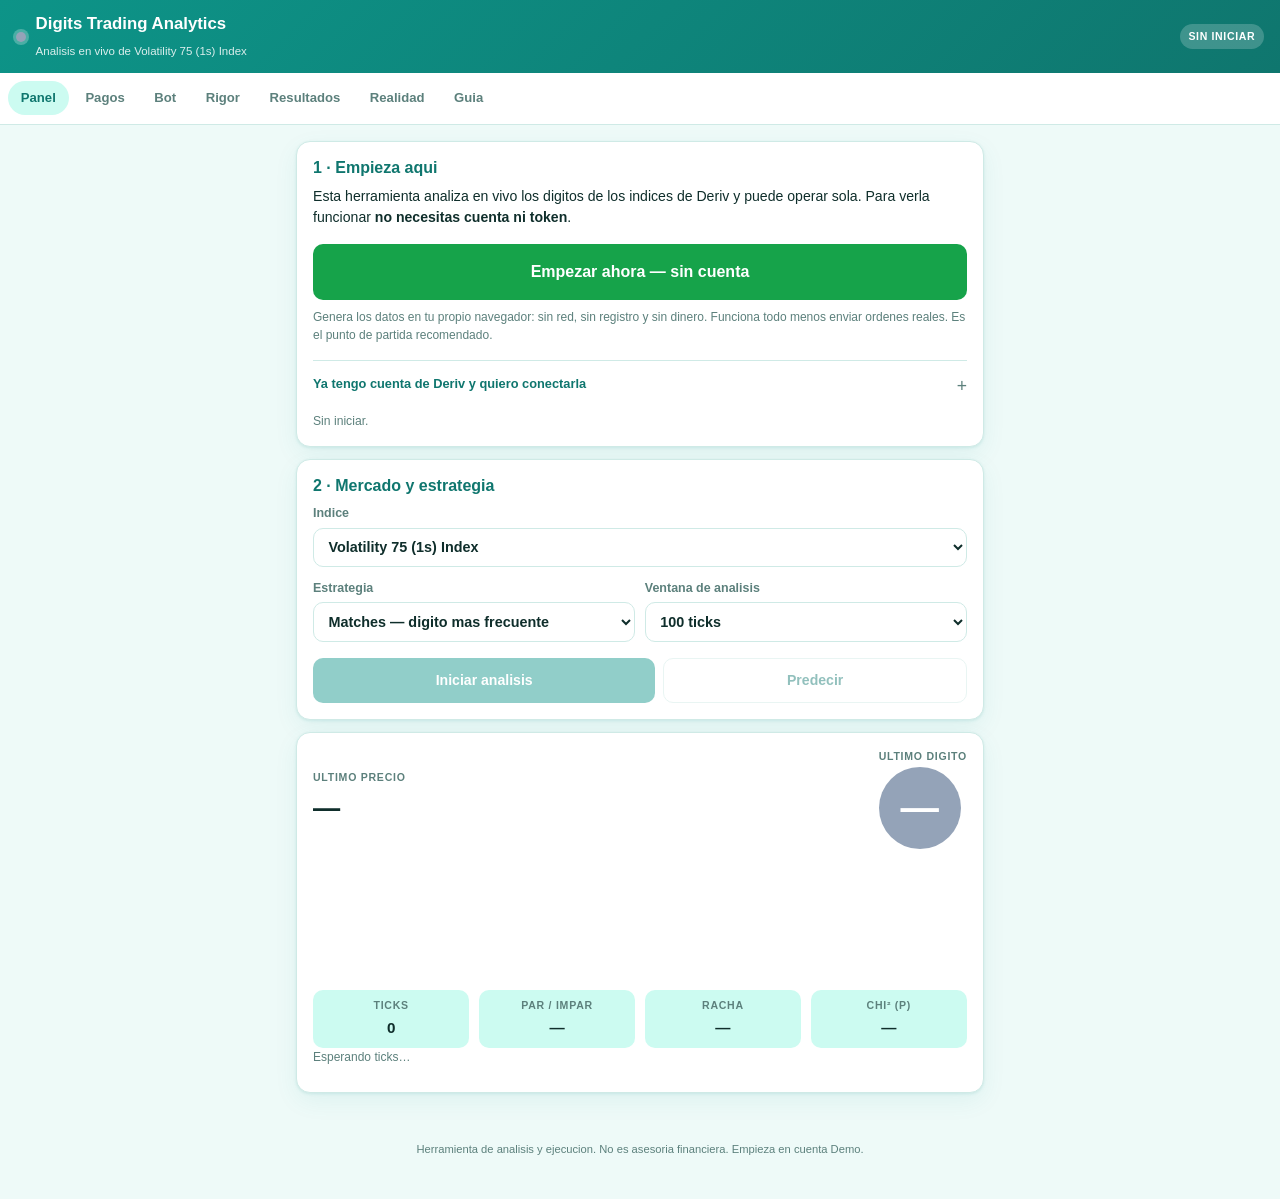
==== index.html @ 634edeba "Corregir el formato de token: Deriv usa ahora pat_ + 64 caracteres Error mio. La validacion avisaba " ====
<!doctype html>
<html lang="es">
<head>
<meta charset="utf-8">
<meta name="viewport" content="width=device-width, initial-scale=1, viewport-fit=cover">
<title>Digits Trading Analytics — Deriv</title>
<link rel="stylesheet" href="css/style.css">
<link rel="icon" href="data:image/svg+xml,<svg xmlns='http://www.w3.org/2000/svg' viewBox='0 0 100 100'><text y='.9em' font-size='90'>📊</text></svg>">
</head>
<body>

<header class="topbar">
  <div class="brand">
    <span class="dot" id="connDot"></span>
    <div>
      <h1>Digits Trading Analytics</h1>
      <p id="subtitle">Analisis de digitos en vivo + operacion automatica</p>
    </div>
  </div>
  <span class="badge" id="accountBadge">sin iniciar</span>
</header>

<nav class="tabs" id="tabs">
  <button class="tab active" data-tab="panel">Panel</button>
  <button class="tab" data-tab="pagos">Pagos</button>
  <button class="tab" data-tab="bot">Bot</button>
  <button class="tab" data-tab="rigor">Rigor</button>
  <button class="tab" data-tab="resultados">Resultados</button>
  <button class="tab" data-tab="realidad">Realidad</button>
  <button class="tab" data-tab="guia">Guia</button>
</nav>

<main>

<!-- ================== PANEL ================== -->
<section class="view active" id="view-panel">

  <div class="card" id="connCard">
    <h2>1 · Empieza aqui</h2>
    <p class="lead">Esta herramienta analiza en vivo los digitos de los indices de Deriv y
       puede operar sola. Para verla funcionar <b>no necesitas cuenta ni token</b>.</p>

    <button class="btn big" id="btnDemo">Empezar ahora — sin cuenta</button>
    <p class="note">Genera los datos en tu propio navegador: sin red, sin registro y sin
       dinero. Funciona todo menos enviar ordenes reales. Es el punto de partida
       recomendado.</p>

    <details id="realConn">
      <summary>Ya tengo cuenta de Deriv y quiero conectarla</summary>
      <label>API Token
        <input id="apiToken" type="password" placeholder="pat_…" autocomplete="off">
        <small>Se crea en <b>app.deriv.com → Configuracion → Ficha API → Crear token</b>.
               Marca <b>solo «Operaciones»</b>; no marques «Gestion de cuentas» ni
               «Perspectivas de aplicacion». Empieza con una cuenta <b>Demo</b>.
               <b>Importante:</b> Deriv solo muestra el token entero una vez, en la ventana
               que sale justo al crearlo. Copialo ahi con el boton «Copiar»; despues aparece
               oculto y ya no se puede recuperar.</small>
      </label>
      <p class="note" id="tokenHint"></p>
      <label>App ID
        <input id="appId" type="text" inputmode="numeric" value="1089">
        <small>Dejalo en 1089 salvo que notes lentitud. Entonces registra el tuyo gratis
               en api.deriv.com.</small>
      </label>
      <label class="check">
        <input id="rememberToken" type="checkbox">
        <span>Recordar el token en este dispositivo (se guarda sin cifrar)</span>
      </label>
      <div class="row">
        <button class="btn primary" id="btnConnect">Conectar</button>
        <button class="btn ghost" id="btnDisconnect" disabled>Desconectar</button>
      </div>
    </details>

    <p class="status" id="connStatus">Sin iniciar.</p>
  </div>

  <div class="card">
    <h2>2 · Mercado y estrategia</h2>
    <label>Indice
      <select id="symbol"></select>
    </label>
    <div class="grid2">
      <label>Estrategia
        <select id="strategy"></select>
      </label>
      <label>Ventana de analisis
        <select id="windowTicks">
          <option value="25">25 ticks</option>
          <option value="50">50 ticks</option>
          <option value="100" selected>100 ticks</option>
          <option value="250">250 ticks</option>
          <option value="500">500 ticks</option>
          <option value="1000">1000 ticks</option>
        </select>
      </label>
    </div>
    <div class="row">
      <button class="btn primary" id="btnAnalysis" disabled>Iniciar analisis</button>
      <button class="btn ghost" id="btnPredict" disabled>Predecir</button>
    </div>
  </div>

  <div class="card live" id="liveCard">
    <div class="live-head">
      <div>
        <span class="k">Ultimo precio</span>
        <span class="price" id="lastPrice">—</span>
      </div>
      <div class="digit-wrap">
        <span class="k">Ultimo digito</span>
        <div class="digit-circle" id="lastDigit">—</div>
      </div>
    </div>

    <div class="bars" id="digitBars"></div>

    <div class="stats-grid">
      <div><span class="k">Ticks</span><b id="stTotal">0</b></div>
      <div><span class="k">Par / Impar</span><b id="stEvenOdd">—</b></div>
      <div><span class="k">Racha</span><b id="stStreak">—</b></div>
      <div><span class="k">Chi² (p)</span><b id="stChi">—</b></div>
    </div>
    <p class="note" id="uniformNote">Esperando ticks…</p>
  </div>

  <div class="card prediction" id="predCard" hidden>
    <div class="pred-head">
      <div><span class="k">Tipo de prediccion</span><b class="pred-type" id="predType">—</b></div>
      <div class="right"><span class="k">Mercado</span><b id="predMarket">—</b></div>
    </div>
    <span class="k">Todos los digitos (prediccion resaltada)</span>
    <div class="digit-row" id="predDigits"></div>
    <div class="pred-metrics">
      <div><span class="k">Prediccion</span><b class="big" id="predValue">—</b></div>
      <div><span class="k">Frecuencia observada</span><b class="big" id="predObserved">—</b></div>
      <div><span class="k">Estrategia</span><b id="predStrategy">—</b></div>
    </div>
    <p class="reason" id="predReason"></p>
    <p class="honest" id="predHonest"></p>
  </div>

  <div class="card gate" id="gateCard" hidden>
    <h2>3 · Decision de entrada</h2>
    <div class="verdict" id="verdict">
      <span class="light" id="verdictLight"></span>
      <div>
        <b id="verdictText">—</b>
        <span id="verdictSub"></span>
      </div>
    </div>

    <div class="gauge">
      <div class="gauge-row">
        <span class="k">Probabilidad de que esta entrada sea rentable</span>
        <b class="big" id="gateProb">—</b>
      </div>
      <div class="meter"><div id="gateMeter"></div><span class="thr" id="gateThr"></span></div>
      <small id="gateMeterNote">Exigencia minima marcada en la barra.</small>
    </div>

    <div class="stats-grid">
      <div><span class="k">Necesario para no perder</span><b id="gateBreakeven">—</b></div>
      <div><span class="k">Tasa medida</span><b id="gateMeasured">—</b></div>
      <div><span class="k">Muestra</span><b id="gateSample">—</b></div>
      <div><span class="k">Valor esperado</span><b id="gateEv">—</b></div>
    </div>

    <ul class="reasons" id="gateReasons"></ul>

    <div class="grid2">
      <label>Certeza exigida
        <select id="gateThreshold">
          <option value="0.90">90%</option>
          <option value="0.95" selected>95%</option>
          <option value="0.99">99%</option>
        </select>
      </label>
      <label>Muestra minima
        <select id="gateMinSample">
          <option value="200">200 ticks</option>
          <option value="500" selected>500 ticks</option>
          <option value="1000">1000 ticks</option>
          <option value="2000">2000 ticks</option>
        </select>
      </label>
    </div>
  </div>
</section>

<!-- ================== PAGOS ================== -->
<section class="view" id="view-pagos">
  <div class="card">
    <h2>Escaner de pagos</h2>
    <p class="note">Cotiza en vivo cada combinacion de contrato contra la API y muestra el
      <b>multiplo real de pago</b>. Asi eliges las que pagan x7–x10 con stakes de 1, 3 o 5 USD.</p>
    <div class="grid2">
      <label>Stake a cotizar
        <select id="scanStake">
          <option value="1">1 USD</option>
          <option value="3">3 USD</option>
          <option value="5" selected>5 USD</option>
          <option value="10">10 USD</option>
        </select>
      </label>
      <label>Multiplo objetivo
        <select id="scanTarget">
          <option value="7" selected>x7 o mas</option>
          <option value="9">x9 o mas</option>
          <option value="4">x4 o mas</option>
          <option value="0">mostrar todo</option>
        </select>
      </label>
    </div>
    <button class="btn primary" id="btnScan" disabled>Escanear pagos</button>
    <div class="progress" id="scanProgress" hidden><div></div></div>
  </div>
  <div class="card">
    <div class="table-wrap">
      <table id="scanTable">
        <thead><tr>
          <th>Contrato</th><th>Barrera</th><th>Pago</th><th>Prob.</th><th>Valor esperado</th>
        </tr></thead>
        <tbody><tr><td colspan="5" class="empty">Sin datos. Conecta y pulsa «Escanear pagos».</td></tr></tbody>
      </table>
    </div>
  </div>
</section>

<!-- ================== BOT ================== -->
<section class="view" id="view-bot">
  <div class="card">
    <h2>Operacion automatica</h2>

    <label>Modo
      <select id="mode">
        <option value="sim" selected>Simulacion (sin dinero, liquida con ticks reales)</option>
        <option value="real">Real (envia ordenes a tu cuenta)</option>
      </select>
    </label>

    <div class="grid2">
      <label>Stake base
        <select id="baseStake">
          <option value="1" selected>1 USD</option>
          <option value="3">3 USD</option>
          <option value="5">5 USD</option>
        </select>
      </label>
      <label>Duracion
        <select id="duration">
          <option value="1" selected>1 tick</option>
          <option value="2">2 ticks</option>
          <option value="3">3 ticks</option>
          <option value="5">5 ticks</option>
        </select>
      </label>
    </div>

    <label>Gestion de capital
      <select id="money">
        <option value="flat" selected>Fija (siempre el mismo stake)</option>
        <option value="martingale">Martingala (multiplica tras perder)</option>
        <option value="dalembert">D'Alembert (suma tras perder)</option>
        <option value="fibonacci">Fibonacci</option>
      </select>
    </label>

    <div class="grid2" id="mgRow" hidden>
      <label>Factor
        <input id="factor" type="number" step="0.1" min="1.1" max="5" value="2.2">
      </label>
      <label>Pasos maximos
        <input id="maxSteps" type="number" step="1" min="1" max="15" value="5">
      </label>
    </div>

    <h3>Limites de riesgo</h3>
    <div class="grid2">
      <label>Objetivo de ganancia (USD)
        <input id="takeProfit" type="number" step="1" min="0" value="10">
      </label>
      <label>Perdida maxima (USD)
        <input id="stopLoss" type="number" step="1" min="0" value="20">
      </label>
      <label>Stake maximo (USD)
        <input id="maxStake" type="number" step="1" min="1" value="20">
      </label>
      <label>Operaciones maximas
        <input id="maxTrades" type="number" step="1" min="0" value="50">
      </label>
      <label>Perdidas seguidas maximas
        <input id="maxLossStreak" type="number" step="1" min="0" value="0">
      </label>
      <label>Pago minimo exigido
        <select id="minPayoutMult">
          <option value="0">sin filtro</option>
          <option value="7" selected>x7</option>
          <option value="9">x9</option>
        </select>
      </label>
    </div>

    <label class="check gateswitch">
      <input id="requireGate" type="checkbox">
      <span><b>Operar solo cuando la puerta diga ENTRAR.</b> El motor comprueba, antes de cada
            orden, que la tasa de acierto medida supere el punto de equilibrio del pago con la
            certeza exigida. Si no lo supera, no opera.</span>
    </label>

    <label class="check danger" id="realConfirmWrap" hidden>
      <input id="realConfirm" type="checkbox">
      <span>Entiendo que el modo real usa dinero de mi cuenta y que cada operacion tiene
            valor esperado negativo.</span>
    </label>

    <div class="diag" id="diag">
      <b id="diagTitle">Comprobando…</b>
      <ul id="diagList"></ul>
    </div>

    <div class="row">
      <button class="btn run" id="btnRun" disabled>Ejecutar</button>
      <button class="btn stop" id="btnStop" disabled>Detener</button>
    </div>
    <p class="status" id="botStatus">El bot no esta corriendo.</p>
  </div>

  <div class="card">
    <h2>Registro</h2>
    <div class="log" id="log"></div>
  </div>
</section>

<!-- ================== RIGOR ================== -->
<section class="view" id="view-rigor">
  <div class="card">
    <h2>Deteccion de sesgo</h2>
    <p class="note">Prueba cada digito por separado contra el 10% teorico y corrige por las
      diez comparaciones simultaneas (Holm-Bonferroni). Sin esa correccion, mirar diez
      digitos y quedarse con el mas extremo produce un "hallazgo" casi siempre.</p>
    <div class="table-wrap">
      <table id="biasTable">
        <thead><tr>
          <th>Digito</th><th>Veces</th><th>Frecuencia</th><th>p crudo</th><th>p corregido</th><th></th>
        </tr></thead>
        <tbody><tr><td colspan="6" class="empty">Inicia el analisis para acumular datos.</td></tr></tbody>
      </table>
    </div>
    <p class="honest" id="biasVerdict">Sin datos suficientes.</p>
  </div>

  <div class="card">
    <h2>Calibracion</h2>
    <p class="note">Compara la probabilidad que anuncia la herramienta con la que realmente
      se cumple. Una herramienta honesta cae sobre la diagonal: si dice 20%, acierta 20%.
      Se acumula entre sesiones.</p>
    <div class="table-wrap">
      <table id="calibTable">
        <thead><tr>
          <th>Banda anunciada</th><th>n</th><th>Anunciado</th><th>Real</th><th>Error</th>
        </tr></thead>
        <tbody><tr><td colspan="5" class="empty">Sin operaciones registradas todavia.</td></tr></tbody>
      </table>
    </div>
    <p class="honest" id="calibVerdict">Ejecuta el bot en simulacion para llenar esta tabla.</p>
    <button class="btn ghost" id="btnResetCalib">Borrar historial de calibracion</button>
  </div>
</section>

<!-- ================== GUIA ================== -->
<section class="view" id="view-guia">

  <div class="card">
    <h2>Que es esto</h2>
    <p>Dos herramientas en una. <b>Analiza</b> los digitos de los indices de Deriv en vivo,
       y <b>opera sola</b> si se lo pides. La diferencia con otras parecidas es que aqui
       cada numero que ves esta calculado, no decorado.</p>
    <p class="note">Toca cualquier titulo de abajo para desplegarlo.</p>
  </div>

  <div class="card">
    <h2>Configuracion recomendada</h2>
    <p>Dos ajustes completos, listos en un toque. Los dos arrancan en
       <b>modo simulacion</b>, sin dinero.</p>

    <button class="btn primary" id="presetSafe">Aplicar configuracion sostenible</button>
    <p class="note"><b>Differs con stake fijo de 1 USD.</b> Es la combinacion que menos
       comision paga (1.9% frente al 10.7% de Matches) y la que hace durar mas el capital.
       Gana 9 de cada 10 veces, pero poco cada vez.</p>
    <p class="honest"><b>Aviso: con esta configuracion el bot hara cero operaciones.</b>
       No esta roto. Differs necesita acertar 91.74% para cubrir su pago de x1.09, y el
       generador solo da 90%. La puerta lo detecta y no deja entrar. Eso es la herramienta
       diciendote la verdad sobre el producto.<br><br>
       Para verla operar, desmarca «operar solo cuando la puerta diga ENTRAR» en la pestana
       Bot. <b>Hazlo solo en simulacion</b>, para medir: es justamente lo que la puerta
       existe para impedir con dinero real.</p>

    <button class="btn run" id="presetRun">Aplicar configuracion operativa</button>
    <p class="note"><b>La que hace que el bot opere.</b> Matches, stake fijo de 1 USD,
       puerta desactivada y limites puestos. Es la configuracion de la tabla que aparece
       arriba del boton Ejecutar. Arranca en simulacion; cambia el Modo a Real cuando
       quieras operar de verdad.</p>

    <button class="btn ghost" id="presetVideo">Aplicar la del video</button>
    <p class="note"><b>Matches con martingala x2.2.</b> Sirve para compararla con la
       anterior en simulacion. Pon las dos a correr un rato y mira la pestana Resultados.</p>

    <p class="honest">Ninguna de las dos es rentable a largo plazo: las dos tienen valor
       esperado negativo. La primera pierde despacio, la segunda a rachas. Se incluyen para
       que la diferencia la veas medida y no te la tenga que contar nadie.</p>

    <hr style="border:0;border-top:1px solid var(--line);margin:1rem 0">
    <p class="note">La herramienta recuerda tus ajustes en este navegador, asi que no tienes
       que reconfigurarla al recargar ni al cambiar de cuenta. El <b>Modo</b> es la excepcion:
       cada vez que abres empieza en <b>Simulacion</b>, para que pasar a Real sea siempre una
       decision consciente.</p>
    <button class="btn ghost" id="btnResetCfg">Restablecer los valores por defecto</button>
  </div>

  <div class="card">
    <h2>Las pestanas</h2>
    <details><summary>Panel</summary>
      <p>Donde te conectas, eliges mercado y ves lo que pasa tick a tick. Abajo del todo
         aparece la <b>decision de entrada</b>, que es la parte importante.</p></details>
    <details><summary>Pagos</summary>
      <p>Pregunta a Deriv cuanto paga ahora mismo cada tipo de contrato. Sirve para ver
         cuales llegan a x7 o x10 y cuanto se lleva la casa en cada uno.</p></details>
    <details><summary>Bot</summary>
      <p>La operativa automatica y sus limites de seguridad.</p></details>
    <details><summary>Rigor</summary>
      <p>Responde a una sola pregunta: lo que estoy viendo, ¿es senal o es casualidad?</p></details>
    <details><summary>Resultados</summary>
      <p>Como va la sesion: operaciones, aciertos, ganancia o perdida, y descarga en CSV.</p></details>
    <details><summary>Realidad</summary>
      <p>Calculadoras para responder «¿cuanto me cuesta esto?» y «¿cuanto me dura el dinero?».</p></details>
  </div>

  <div class="card">
    <h2>Panel, control a control</h2>

    <details><summary>App ID</summary>
      <p>El identificador con el que la app se presenta ante Deriv. El <b>1089</b> es publico
         y lo comparte mucha gente, asi que sus limites de peticiones tambien son compartidos.
         Si notas lentitud, registra el tuyo gratis en <b>api.deriv.com</b> y ponlo aqui.</p></details>

    <details><summary>API Token</summary>
      <p>La llave de tu cuenta. Se crea en <b>app.deriv.com → Configuracion → Ficha API →
         Crear token</b>. De los tres permisos marca <b>solo «Operaciones»</b>: es el que
         permite comprar y vender contratos, y es el unico que necesita la herramienta.
         Se queda en tu navegador y nunca sale de tu dispositivo.</p>
      <p class="honest">No marques <b>«Gestion de cuentas»</b> ni <b>«Perspectivas de
         aplicacion»</b>. No hacen falta aqui, y un token con ellas puede hacer mucho mas
         dano si se filtra.</p>
      <p class="honest">La casilla «recordar» lo guarda sin cifrar en este telefono. No la
         marques en un dispositivo compartido.</p></details>

    <details><summary>Explorar sin cuenta</summary>
      <p>Genera los ticks aqui mismo, sin red y sin cuenta. Todo funciona igual salvo el modo
         real, que queda bloqueado. Es para aprender la herramienta sin riesgo.</p></details>

    <details><summary>Indice</summary>
      <p>Que mercado sintetico miras. Los que llevan <b>(1s)</b> generan un tick por segundo;
         los demas, uno cada dos. Mas rapido significa mas datos por minuto, no mas facil.</p></details>

    <details><summary>Estrategia</summary>
      <p>Como se elige la apuesta a partir de lo observado:</p>
      <ul class="reasons">
        <li><b>Matches — digito mas frecuente:</b> apuesta a que se repite el que mas sale.</li>
        <li><b>Matches — menos frecuente:</b> apuesta a que el rezagado «se pone al dia».</li>
        <li><b>Differs:</b> apuesta a que NO sale el mas raro. Gana casi siempre, paga poco.</li>
        <li><b>Over 8 / Under 1:</b> solo gana con el 9 o con el 0. Pagan mucho, aciertan poco.</li>
        <li><b>Over / Under dinamico:</b> se pone del lado que domina.</li>
        <li><b>Par / Impar:</b> la moneda al aire.</li>
        <li><b>Matches al azar (control):</b> elige el digito a boleo. <b>Es la mas util de
            todas:</b> es la vara de medir. Si tu estrategia no le gana a esta, no aporta nada.</li>
      </ul></details>

    <details><summary>Ventana de analisis</summary>
      <p>Cuantos ticks recientes mira para decidir. Ventanas cortas reaccionan rapido pero
         se inventan senales; ventanas largas son mas fiables y mas lentas. 100 esta bien
         para empezar.</p></details>

    <details><summary>El circulo y las barras</summary>
      <p>El circulo es el ultimo digito que salio, con su color. Las barras son cuantas veces
         salio cada digito en la ventana: verde el mas frecuente, roja el menos.</p></details>

    <details><summary>Ticks · Par/Impar · Racha · Chi²</summary>
      <p><b>Ticks:</b> cuantos lleva analizados. <b>Par/Impar:</b> el reparto.
         <b>Racha:</b> cuantas veces seguidas se repite el ultimo digito.</p>
      <p><b>Chi² (p)</b> es el importante. Mide si el reparto de digitos se parece al de un
         generador justo. Si <b>p es mayor que 0.05</b>, todo normal. Si es menor, esa muestra
         se desvia mas de lo habitual — pero mirando sin parar, 1 de cada 20 ventanas da eso
         por pura casualidad.</p></details>

    <details><summary>La tarjeta de prediccion</summary>
      <p>Muestra la apuesta que propone la estrategia y con que frecuencia ocurrio eso en la
         ventana. Ojo al matiz que repite el recuadro naranja: <b>esa frecuencia es lo que ya
         paso, no la probabilidad de lo que viene.</b> La probabilidad del proximo tick es
         siempre la misma, la fija el generador.</p></details>

    <details><summary>Decision de entrada ⭐</summary>
      <p>Es el corazon de la herramienta. Responde: <b>¿entrar aqui me conviene?</b></p>
      <ul class="reasons">
        <li><b>Necesario para no perder:</b> con cuanta frecuencia tendrias que acertar para
            que el pago cubra la comision. Con pago x8.93 es 11.20%.</li>
        <li><b>Tasa medida:</b> con cuanta frecuencia ocurre de verdad, sobre toda la muestra
            acumulada (no sobre la ventana corta).</li>
        <li><b>Probabilidad de que sea rentable:</b> la certeza de que la segunda supere a la
            primera. La barra debe pasar la marca negra.</li>
      </ul>
      <p>Si la tasa medida no supera a la necesaria con suficiente certeza, dice
         <b>NO ENTRAR</b>. No es pesimismo: es la resta.</p></details>
  </div>

  <div class="card">
    <h2>Bot, control a control</h2>

    <details open><summary>Modo — el mas importante</summary>
      <p><b>Simulacion:</b> no envia nada. Espera al siguiente tick real y calcula que habria
         pasado, usando el pago verdadero. Ideal para medir durante horas.</p>
      <p><b>Real:</b> envia ordenes de verdad a tu cuenta.</p>
      <p class="honest">Truco util: con un token de cuenta <b>Demo</b>, el modo Real envia
         ordenes autenticas contra dinero virtual. Es la forma de probarlo todo sin arriesgar.</p></details>

    <details><summary>Stake base y Duracion</summary>
      <p><b>Stake:</b> cuanto pones en cada operacion. <b>Duracion:</b> cuantos ticks dura el
         contrato. Con 1 tick se resuelve en un segundo.</p></details>

    <details><summary>Gestion de capital</summary>
      <p><b>Fija:</b> siempre lo mismo. Pierde despacio y de forma predecible.</p>
      <p><b>Martingala:</b> multiplica el stake tras cada perdida para recuperar de golpe.
         <b>Factor</b> es por cuanto multiplica; <b>pasos maximos</b> cuantas veces antes de
         volver a empezar.</p>
      <p class="honest">Con martingala x2.2 partiendo de 1 USD, cubrir 8 perdidas seguidas
         exige 456 USD. Y perder 8 seguidas en Matches pasa de media cada 13 operaciones.
         No reduce el riesgo: lo concentra.</p>
      <p><b>D'Alembert</b> y <b>Fibonacci</b> son versiones mas suaves de la misma idea.</p></details>

    <details><summary>Los cinco limites</summary>
      <ul class="reasons">
        <li><b>Objetivo de ganancia:</b> para al llegar. Sin el, la sesion no termina nunca.</li>
        <li><b>Perdida maxima:</b> para al perder esa cantidad. El mas importante de todos.</li>
        <li><b>Stake maximo:</b> techo por operacion. Frena a la martingala.</li>
        <li><b>Operaciones maximas:</b> cuantas como mucho.</li>
        <li><b>Perdidas seguidas maximas:</b> para tras esa racha. Pon <b>0</b> para desactivarlo.</li>
      </ul>
      <p>Se comprueban <b>antes</b> de cada orden, no despues.</p></details>

    <details><summary>Pago minimo exigido — cuidado aqui</summary>
      <p>Descarta contratos que paguen menos de lo indicado. Si pides <b>x7</b>, solo pasan
         Matches, Over 8 y Under 1.</p>
      <p class="honest">Trampa habitual: con la estrategia <b>Differs</b>, que paga x1.09, un
         filtro de x7 bloquea absolutamente todo y el bot no opera nunca. Si usas Differs,
         pon <b>sin filtro</b>.</p></details>

    <details open><summary>Operar solo cuando la puerta diga ENTRAR</summary>
      <p>Con esto marcado, el motor comprueba la decision de entrada antes de cada orden y no
         opera si no sale favorable. Es lo que impide que el bot vaya perdiendo en piloto
         automatico.</p>
      <p>Si lo desmarcas, opera siempre que la estrategia proponga algo. Util para medir en
         simulacion; mala idea con dinero.</p></details>
  </div>

  <div class="card">
    <h2>Y si no opera nada?</h2>
    <p>Es lo normal, y suele ser por una de estas tres:</p>
    <ul class="reasons">
      <li><b>La puerta esta cerrada.</b> El registro lo dice. Significa que ninguna entrada
          supera su punto de equilibrio con la certeza pedida.</li>
      <li><b>El filtro de pago lo bloquea todo.</b> Mira el apartado de arriba.</li>
      <li><b>Falta muestra.</b> La puerta pide 500 ticks acumulados. Deja el analisis
          corriendo unos minutos.</li>
    </ul>
  </div>
</section>

<!-- ================== RESULTADOS ================== -->
<section class="view" id="view-resultados">
  <div class="card">
    <h2>Resumen</h2>
    <div class="stats-grid four">
      <div><span class="k">Operaciones</span><b id="rsTrades">0</b></div>
      <div><span class="k">Aciertos</span><b id="rsWinRate">—</b></div>
      <div><span class="k">Stake total</span><b id="rsStake">0.00</b></div>
      <div><span class="k">Pago total</span><b id="rsPayout">0.00</b></div>
      <div><span class="k">Ganancia / perdida</span><b id="rsPnl" class="pnl">0.00</b></div>
      <div><span class="k">ROI</span><b id="rsRoi">—</b></div>
      <div><span class="k">Racha perdedora</span><b id="rsStreak">0</b></div>
      <div><span class="k">Caida maxima</span><b id="rsDD">0.00</b></div>
    </div>
    <div class="row">
      <button class="btn ghost" id="btnCsv">Descargar CSV</button>
      <button class="btn ghost" id="btnResetStats">Reiniciar contadores</button>
    </div>
  </div>
  <div class="card">
    <h2>Operaciones</h2>
    <div class="table-wrap">
      <table id="tradesTable">
        <thead><tr>
          <th>#</th><th>Contrato</th><th>Stake</th><th>Digito</th><th>Resultado</th><th>P/L</th>
        </tr></thead>
        <tbody><tr><td colspan="6" class="empty">Todavia no hay operaciones.</td></tr></tbody>
      </table>
    </div>
  </div>
</section>

<!-- ================== REALIDAD ================== -->
<section class="view" id="view-realidad">
  <div class="card warn">
    <h2>Lo que dicen los numeros</h2>
    <p>Los indices de volatilidad de Deriv se generan con un RNG auditado. Los ticks son
       <b>independientes</b>: el ultimo digito de cada uno es uniforme sobre 0–9 y no guarda
       memoria. Ninguna lectura del historial cambia la probabilidad del proximo tick.</p>
    <p>Por eso el <b>x9</b> del video no es una ventaja: es el pago de un evento que ocurre
       1 de cada 10 veces. Esta calculadora usa el pago que cotiza la API y la probabilidad
       real del contrato.</p>
  </div>

  <div class="card">
    <h2>Valor esperado por operacion</h2>
    <div class="grid2">
      <label>Contrato
        <select id="evType">
          <option value="DIGITMATCH">Matches (1 digito)</option>
          <option value="DIGITDIFF">Differs</option>
          <option value="DIGITOVER">Over</option>
          <option value="DIGITUNDER">Under</option>
          <option value="DIGITEVEN">Par</option>
        </select>
      </label>
      <label>Barrera
        <input id="evBarrier" type="number" min="0" max="9" value="8">
      </label>
      <label>Multiplo de pago
        <input id="evPayout" type="number" step="0.01" min="1" value="8.93">
      </label>
      <label>Stake (USD)
        <input id="evStake" type="number" step="1" min="1" value="1">
      </label>
    </div>
    <div class="ev-out" id="evOut"></div>
  </div>

  <div class="card">
    <h2>Riesgo de la martingala</h2>
    <div class="grid2">
      <label>Stake base (USD)
        <input id="rkBase" type="number" step="1" min="1" value="1">
      </label>
      <label>Factor
        <input id="rkFactor" type="number" step="0.1" min="1.1" value="2.2">
      </label>
      <label>Prob. de perder por operacion
        <input id="rkLoss" type="number" step="0.01" min="0.01" max="0.99" value="0.9">
      </label>
      <label>Operaciones de la sesion
        <input id="rkTrials" type="number" step="10" min="10" value="100">
      </label>
    </div>
    <div class="table-wrap">
      <table id="ladderTable">
        <thead><tr><th>Perdida n°</th><th>Stake</th><th>Capital consumido</th><th>Prob. de llegar aqui</th></tr></thead>
        <tbody></tbody>
      </table>
    </div>
    <p class="honest" id="rkOut"></p>
  </div>

  <div class="card">
    <h2>Sostenibilidad: cuanto dura el capital</h2>
    <div class="grid2">
      <label>Capital (USD)
        <input id="suBankroll" type="number" step="10" min="10" value="100">
      </label>
      <label>Stake por operacion (USD)
        <input id="suStake" type="number" step="1" min="1" value="1">
      </label>
    </div>
    <div class="table-wrap">
      <table id="sustainTable">
        <thead><tr>
          <th>Contrato</th><th>Pago</th><th>VE</th><th>Vida media</th><th>Ruina</th>
        </tr></thead>
        <tbody></tbody>
      </table>
    </div>
    <p class="honest" id="sustainNote"></p>
  </div>
</section>

</main>

<footer>
  <p>Herramienta de analisis y ejecucion. No es asesoria financiera. Empieza en cuenta Demo.</p>
</footer>

<script src="js/api.js"></script>
<script src="js/stats.js"></script>
<script src="js/edge.js"></script>
<script src="js/trader.js"></script>
<script src="js/app.js"></script>
</body>
</html>
---- css/style.css ----
/* Digits Trading Analytics — tema "Teal Wave", mobile first */
:root{
  --bg:#eefaf8; --bg2:#ffffff; --ink:#0f2e2b; --muted:#5c807c;
  --teal:#0d9488; --teal-d:#0f766e; --teal-l:#ccfbf1;
  --red:#dc2626; --green:#16a34a; --amber:#d97706;
  --line:#cfeae6; --radius:14px;
  --shadow:0 1px 3px rgba(13,148,136,.12), 0 8px 24px rgba(13,148,136,.07);
}
*{box-sizing:border-box}
body{
  margin:0; background:var(--bg); color:var(--ink);
  font:15px/1.5 -apple-system,BlinkMacSystemFont,"Segoe UI",Roboto,Helvetica,Arial,sans-serif;
  -webkit-text-size-adjust:100%;
}
h1,h2,h3{margin:0 0 .5rem; line-height:1.25}
h1{font-size:1.05rem; font-weight:700}
h2{font-size:1rem; font-weight:700; color:var(--teal-d)}
h3{font-size:.85rem; font-weight:700; text-transform:uppercase; letter-spacing:.05em;
   color:var(--muted); margin-top:1.25rem}
p{margin:0 0 .6rem}

/* ---------- barra superior ---------- */
.topbar{
  position:sticky; top:0; z-index:20;
  background:linear-gradient(135deg,var(--teal),var(--teal-d));
  color:#fff; padding:.85rem 1rem; display:flex; align-items:center;
  justify-content:space-between; gap:.75rem;
}
.topbar h1{color:#fff}
.topbar p{margin:0; font-size:.72rem; opacity:.85}
.brand{display:flex; align-items:center; gap:.6rem; min-width:0}
.dot{width:10px;height:10px;border-radius:50%;background:#94a3b8;flex:0 0 auto;
     box-shadow:0 0 0 3px rgba(255,255,255,.25)}
.dot.on{background:#4ade80}
.dot.wait{background:#fbbf24}
.badge{
  font-size:.66rem; font-weight:700; text-transform:uppercase; letter-spacing:.06em;
  background:rgba(255,255,255,.2); padding:.3rem .55rem; border-radius:999px;
  white-space:nowrap; flex:0 0 auto;
}
.badge.demo{background:#0891b2}
.badge.real{background:var(--red)}

/* ---------- pestañas ---------- */
.tabs{
  display:flex; gap:.25rem; padding:.5rem; background:var(--bg2);
  border-bottom:1px solid var(--line); overflow-x:auto; position:sticky; top:60px; z-index:19;
  -webkit-overflow-scrolling:touch; scrollbar-width:none;
}
.tabs::-webkit-scrollbar{display:none}
.tab{
  flex:0 0 auto; border:0; background:transparent; color:var(--muted);
  font:inherit; font-size:.82rem; font-weight:600; padding:.45rem .8rem;
  border-radius:999px; cursor:pointer;
}
.tab.active{background:var(--teal-l); color:var(--teal-d)}

main{padding:.75rem; max-width:720px; margin:0 auto}
.view{display:none}
.view.active{display:block}

/* ---------- tarjetas ---------- */
.card{
  background:var(--bg2); border:1px solid var(--line); border-radius:var(--radius);
  padding:1rem; margin-bottom:.75rem; box-shadow:var(--shadow);
}
.card.warn{background:#fffbeb; border-color:#fde68a}
.card.warn h2{color:var(--amber)}

label{display:block; margin-bottom:.75rem; font-size:.78rem; font-weight:600; color:var(--muted)}
label small{display:block; font-weight:400; font-size:.7rem; margin-top:.3rem; color:var(--muted)}
input,select{
  width:100%; margin-top:.3rem; padding:.6rem .65rem; font:inherit; font-size:.9rem;
  color:var(--ink); background:#fff; border:1px solid var(--line); border-radius:10px;
}
input:focus,select:focus{outline:2px solid var(--teal); outline-offset:-1px; border-color:var(--teal)}
.grid2{display:grid; grid-template-columns:1fr 1fr; gap:0 .6rem}
label.check{display:flex; align-items:flex-start; gap:.5rem; font-weight:400; font-size:.75rem}
label.check input{width:auto; margin-top:.15rem; flex:0 0 auto}
label.check.danger{background:#fef2f2; border:1px solid #fecaca; padding:.6rem; border-radius:10px; color:#991b1b}

.row{display:flex; gap:.5rem; flex-wrap:wrap; margin-top:.25rem}
.btn{
  flex:1 1 auto; min-width:120px; border:0; border-radius:10px; padding:.7rem .9rem;
  font:inherit; font-size:.88rem; font-weight:700; cursor:pointer; color:#fff; background:var(--teal);
}
.btn:disabled{opacity:.45; cursor:not-allowed}
.btn.primary{background:var(--teal)}
.btn.ghost{background:#fff; color:var(--teal-d); border:1px solid var(--line)}
.btn.run{background:var(--green)}
.btn.stop{background:var(--red)}
.status{font-size:.76rem; color:var(--muted); margin:.6rem 0 0}
.note{font-size:.75rem; color:var(--muted)}
.honest{font-size:.75rem; color:var(--amber); background:#fffbeb; border-left:3px solid var(--amber);
        padding:.5rem .6rem; border-radius:0 8px 8px 0; margin:.6rem 0 0}
.reason{font-size:.78rem; color:var(--muted); margin:.6rem 0 0}

/* ---------- panel en vivo ---------- */
.live-head{display:flex; align-items:center; justify-content:space-between; gap:1rem}
.k{display:block; font-size:.66rem; text-transform:uppercase; letter-spacing:.07em;
   color:var(--muted); font-weight:700; margin-bottom:.15rem}
.price{font-size:1.7rem; font-weight:700; font-variant-numeric:tabular-nums; letter-spacing:-.02em}
.digit-wrap{text-align:center}
.digit-circle{
  width:82px; height:82px; border-radius:50%; display:grid; place-items:center;
  font-size:2.4rem; font-weight:700; color:#fff; background:#94a3b8;
  transition:background .15s ease, transform .15s ease;
}
.digit-circle.pulse{transform:scale(1.06)}

.bars{display:grid; grid-template-columns:repeat(10,1fr); gap:3px; align-items:end;
      height:110px; margin:1rem 0 .35rem}
.bar{display:flex; flex-direction:column; justify-content:flex-end; height:100%; text-align:center}
.bar i{display:block; background:var(--teal); border-radius:4px 4px 0 0; min-height:2px;
       transition:height .2s ease}
.bar.hot i{background:var(--green)}
.bar.cold i{background:var(--red)}
.bar u{font-style:normal; text-decoration:none; font-size:.6rem; color:var(--muted); font-weight:700}
.bar em{font-style:normal; font-size:.72rem; font-weight:700; margin-top:.2rem}

.stats-grid{display:grid; grid-template-columns:repeat(4,1fr); gap:.6rem; margin-top:.9rem}
.stats-grid.four{grid-template-columns:repeat(2,1fr)}
.stats-grid>div{background:var(--teal-l); border-radius:10px; padding:.55rem .5rem; text-align:center}
.stats-grid b{font-size:.95rem; font-variant-numeric:tabular-nums}
.pnl.up{color:var(--green)} .pnl.down{color:var(--red)}

/* ---------- prediccion ---------- */
.prediction{border-color:var(--teal); border-width:2px}
.pred-head{display:flex; justify-content:space-between; gap:1rem; margin-bottom:.9rem}
.pred-head .right{text-align:right}
.pred-type{font-size:1.15rem; font-weight:800; color:var(--green); text-transform:uppercase}
.digit-row{display:flex; gap:.3rem; justify-content:space-between; margin:.4rem 0 1rem}
.digit-row span{
  flex:1; aspect-ratio:1; display:grid; place-items:center; border-radius:50%;
  font-size:.8rem; font-weight:700; background:#f1f5f9; color:var(--muted);
}
.digit-row span.on{background:var(--green); color:#fff; transform:scale(1.1)}
.pred-metrics{display:grid; grid-template-columns:repeat(3,1fr); gap:.6rem; text-align:center}
.pred-metrics .big{font-size:1.5rem; font-weight:800; color:var(--teal-d)}

/* ---------- tablas ---------- */
.table-wrap{overflow-x:auto; -webkit-overflow-scrolling:touch}
table{width:100%; border-collapse:collapse; font-size:.78rem; min-width:340px}
th{text-align:left; font-size:.66rem; text-transform:uppercase; letter-spacing:.05em;
   color:var(--muted); padding:.45rem .4rem; border-bottom:1px solid var(--line); white-space:nowrap}
td{padding:.45rem .4rem; border-bottom:1px solid #eef7f5; font-variant-numeric:tabular-nums;
   white-space:nowrap}
td.empty{text-align:center; color:var(--muted); padding:1.2rem; white-space:normal}
tr.win td{background:#f0fdf4} tr.lose td{background:#fef2f2}
tr.good td{background:#f0fdf4; font-weight:600}
.pos{color:var(--green); font-weight:700} .neg{color:var(--red); font-weight:700}

/* ---------- misc ---------- */
.log{
  font-family:ui-monospace,SFMono-Regular,Menlo,monospace; font-size:.7rem; line-height:1.6;
  background:#062e2a; color:#a7f3d0; border-radius:10px; padding:.7rem;
  max-height:240px; overflow-y:auto; white-space:pre-wrap; word-break:break-word;
}
.log div{border-bottom:1px solid rgba(167,243,208,.08); padding:.1rem 0}
.progress{height:5px; background:var(--teal-l); border-radius:999px; overflow:hidden; margin-top:.6rem}
.progress div{height:100%; width:0; background:var(--teal); transition:width .2s ease}
.ev-out{background:var(--teal-l); border-radius:10px; padding:.8rem; font-size:.82rem; margin-top:.5rem}
.ev-out b{font-variant-numeric:tabular-nums}
.ev-out .line{display:flex; justify-content:space-between; gap:1rem; padding:.2rem 0}
footer{padding:1.25rem 1rem 2rem; text-align:center; font-size:.7rem; color:var(--muted)}

@media (min-width:600px){
  .stats-grid.four{grid-template-columns:repeat(4,1fr)}
  main{padding:1rem}
}

/* ---------- puerta de entrada ---------- */
.card.gate{border-width:2px; border-color:var(--line)}
.card.gate.go{border-color:var(--green); background:#f6fef9}
.card.gate.nogo{border-color:var(--red); background:#fffafa}

.verdict{display:flex; align-items:center; gap:.8rem; margin:.2rem 0 1rem}
.verdict .light{width:46px; height:46px; border-radius:50%; flex:0 0 auto; background:#94a3b8}
.card.gate.go .verdict .light{background:var(--green); box-shadow:0 0 0 6px rgba(22,163,74,.15)}
.card.gate.nogo .verdict .light{background:var(--red); box-shadow:0 0 0 6px rgba(220,38,38,.12)}
.verdict b{display:block; font-size:1.3rem; font-weight:800; letter-spacing:-.01em}
.card.gate.go .verdict b{color:var(--green)}
.card.gate.nogo .verdict b{color:var(--red)}
.verdict span#verdictSub{font-size:.75rem; color:var(--muted)}

.gauge{margin:.5rem 0 1rem}
.gauge-row{display:flex; justify-content:space-between; align-items:flex-end; gap:1rem}
.gauge .big{font-size:1.6rem; font-weight:800; font-variant-numeric:tabular-nums}
.meter{position:relative; height:12px; background:#e2e8f0; border-radius:999px;
       overflow:hidden; margin:.45rem 0 .3rem}
.meter>div{height:100%; width:0; background:var(--red); border-radius:999px; transition:width .25s ease}
.card.gate.go .meter>div{background:var(--green)}
.meter .thr{position:absolute; top:-3px; bottom:-3px; width:3px; background:var(--ink);
            border-radius:2px; left:95%}
.gauge small{font-size:.68rem; color:var(--muted)}

ul.reasons{margin:.6rem 0 1rem; padding-left:1.1rem; font-size:.76rem; color:var(--muted)}
ul.reasons li{margin-bottom:.35rem}
ul.reasons li.good{color:var(--green); font-weight:600}

label.check.gateswitch{background:var(--teal-l); border:1px solid var(--teal);
  padding:.65rem; border-radius:10px; color:var(--teal-d); margin-bottom:1rem}

td .flag{font-size:.62rem; font-weight:700; padding:.12rem .35rem; border-radius:999px;
         background:#f1f5f9; color:var(--muted)}
td .flag.sig{background:#fee2e2; color:#991b1b}
.btn.demo{background:#fff; color:var(--teal-d); border:1px dashed var(--teal)}

/* ---------- guia ---------- */
details{border-top:1px solid var(--line); padding:.6rem 0}
details:first-of-type{border-top:0}
summary{font-weight:700; font-size:.85rem; color:var(--teal-d); cursor:pointer;
        list-style:none; padding-right:1.2rem; position:relative}
summary::-webkit-details-marker{display:none}
summary::after{content:'+'; position:absolute; right:0; top:-1px; font-size:1.1rem;
               color:var(--muted); font-weight:400}
details[open] summary::after{content:'–'}
details p, details ul{font-size:.8rem; color:var(--ink); margin-top:.5rem}
details .note, details .honest{font-size:.76rem}
details ul.reasons{color:var(--ink)}
#view-guia .btn{margin-bottom:.35rem}

/* ---------- diagnostico del bot ---------- */
.diag{border-radius:10px; padding:.7rem .8rem; margin:1rem 0 .5rem;
      background:#fff7ed; border:1px solid #fed7aa}
.diag.ok{background:#f0fdf4; border-color:#bbf7d0}
.diag b{display:block; font-size:.85rem; margin-bottom:.35rem; color:#9a3412}
.diag.ok b{color:var(--green)}
.diag ul{margin:0; padding-left:1.1rem; font-size:.76rem; color:var(--muted)}
.diag li{margin-bottom:.3rem}
.diag li.block{color:#9a3412; font-weight:600}
.diag li b{display:inline; font-size:inherit; color:inherit}

/* ---------- primera pantalla: una sola accion obvia ---------- */
.lead{font-size:.88rem; color:var(--ink); margin-bottom:1rem}
.btn.big{width:100%; padding:1rem; font-size:1rem; background:var(--green); margin-bottom:.5rem}
#connCard details{margin-top:1rem; border-top:1px solid var(--line); padding-top:.8rem}
#connCard details summary{font-size:.8rem}
#connCard details label{margin-top:.75rem}
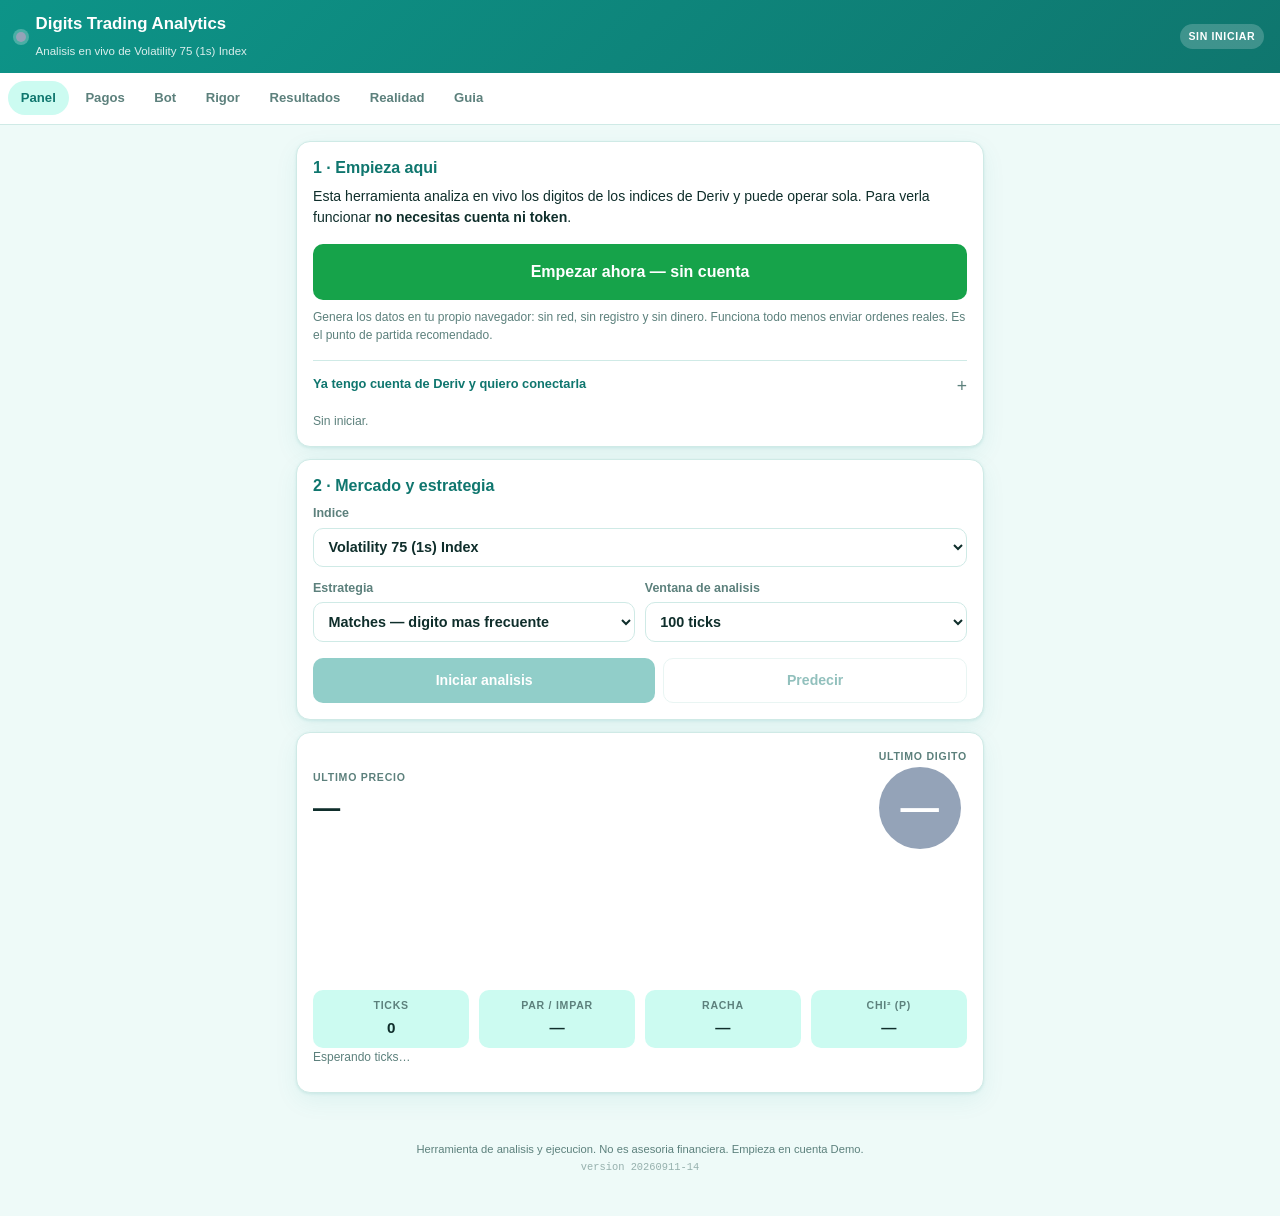
==== commit e7ec0a25: "Forzar la descarga de la version nueva y mostrar cual se ejecuta Una grabacion del usuario revelo qu" ====
--- a/index.html
+++ b/index.html
@@ -4,7 +4,7 @@
 <meta charset="utf-8">
 <meta name="viewport" content="width=device-width, initial-scale=1, viewport-fit=cover">
 <title>Digits Trading Analytics — Deriv</title>
-<link rel="stylesheet" href="css/style.css">
+<link rel="stylesheet" href="css/style.css?v=20260911-14">
 <link rel="icon" href="data:image/svg+xml,<svg xmlns='http://www.w3.org/2000/svg' viewBox='0 0 100 100'><text y='.9em' font-size='90'>📊</text></svg>">
 </head>
 <body>
@@ -73,6 +73,22 @@
     </details>
 
     <p class="status" id="connStatus">Sin iniciar.</p>
+    <p class="rawerr" id="rawError" hidden></p>
+    <details id="tokenAyuda" hidden>
+      <summary>Deriv rechaza el token: como averiguar por que</summary>
+      <p>Comprueba el token en el explorador oficial de Deriv, que no pasa por esta
+         herramienta. Si alli tambien falla, el problema esta en el token o en la cuenta;
+         si alli funciona, el problema es de esta herramienta y hay que mirarlo.</p>
+      <ol>
+        <li>Abre <b>api.deriv.com/api-explorer</b></li>
+        <li>Busca el metodo <b>Authorize</b> en la lista de la izquierda</li>
+        <li>Pega el token en el campo y pulsa <b>Send Request</b></li>
+        <li>Mira la respuesta: si trae <b>loginid</b> y <b>balance</b>, el token es valido</li>
+      </ol>
+      <p class="honest">Causas habituales cuando el formato es correcto: el token se creo en
+         otra cuenta, se borro, ya caduco, o se copio de una ventana anterior. Deriv solo
+         muestra el token entero una vez, al crearlo.</p>
+    </details>
   </div>
 
   <div class="card">
@@ -694,13 +710,13 @@
 </main>
 
 <footer>
-  <p>Herramienta de analisis y ejecucion. No es asesoria financiera. Empieza en cuenta Demo.</p>
+  <p>Herramienta de analisis y ejecucion. No es asesoria financiera. Empieza en cuenta Demo.<br><span id="appVersion">version 20260911-14</span></p>
 </footer>
 
-<script src="js/api.js"></script>
-<script src="js/stats.js"></script>
-<script src="js/edge.js"></script>
-<script src="js/trader.js"></script>
-<script src="js/app.js"></script>
+<script src="js/api.js?v=20260911-14"></script>
+<script src="js/stats.js?v=20260911-14"></script>
+<script src="js/edge.js?v=20260911-14"></script>
+<script src="js/trader.js?v=20260911-14"></script>
+<script src="js/app.js?v=20260911-14"></script>
 </body>
 </html>
--- a/css/style.css
+++ b/css/style.css
@@ -237,3 +237,9 @@
 #connCard details{margin-top:1rem; border-top:1px solid var(--line); padding-top:.8rem}
 #connCard details summary{font-size:.8rem}
 #connCard details label{margin-top:.75rem}
+.rawerr{font-family:ui-monospace,SFMono-Regular,Menlo,monospace; font-size:.7rem;
+        background:#fef2f2; border:1px solid #fecaca; color:#991b1b;
+        padding:.5rem .6rem; border-radius:8px; margin:.5rem 0; word-break:break-word}
+#tokenAyuda ol{font-size:.78rem; color:var(--ink); padding-left:1.2rem; margin:.5rem 0}
+#tokenAyuda li{margin-bottom:.3rem}
+#appVersion{font-family:ui-monospace,SFMono-Regular,Menlo,monospace; font-size:.65rem; opacity:.6}
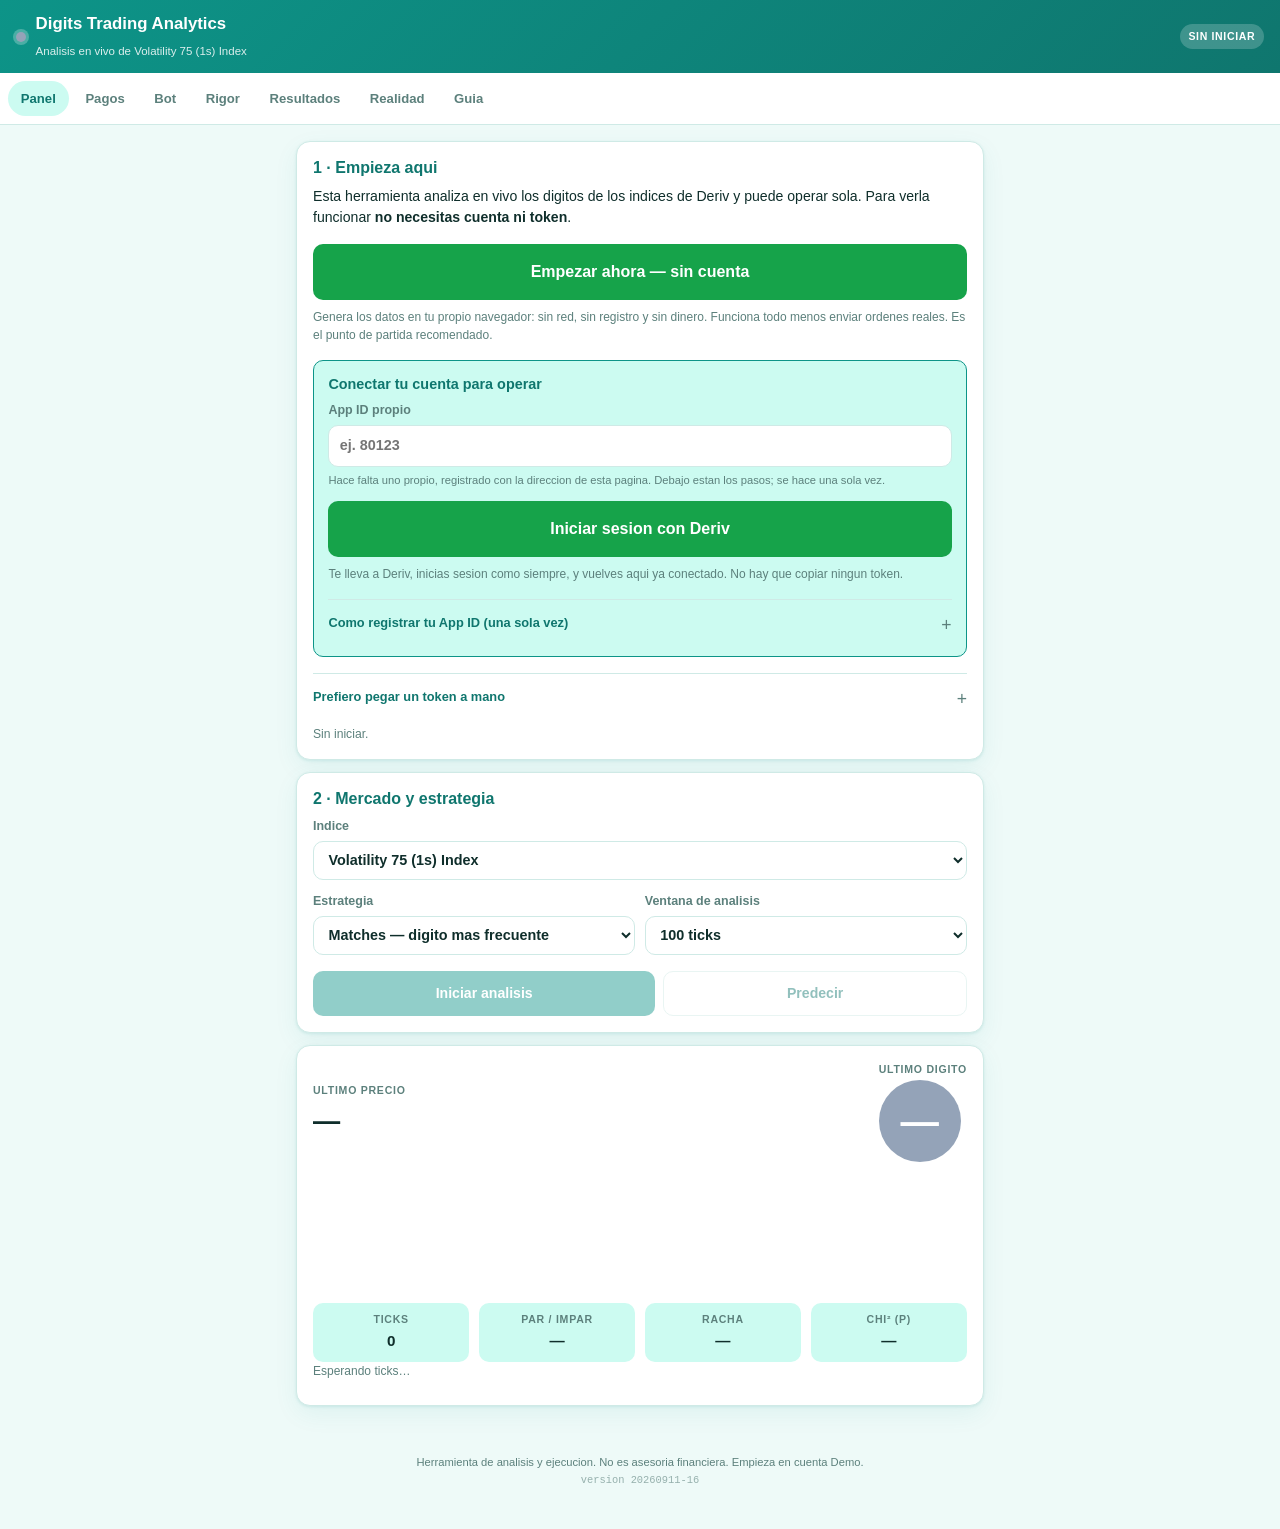
==== commit 6929c9d0: "Iniciar sesion con Deriv por OAuth, y ejecucion real verificada Los tokens que emite hoy Deriv (form" ====
--- a/index.html
+++ b/index.html
@@ -4,7 +4,7 @@
 <meta charset="utf-8">
 <meta name="viewport" content="width=device-width, initial-scale=1, viewport-fit=cover">
 <title>Digits Trading Analytics — Deriv</title>
-<link rel="stylesheet" href="css/style.css?v=20260911-14">
+<link rel="stylesheet" href="css/style.css?v=20260911-16">
 <link rel="icon" href="data:image/svg+xml,<svg xmlns='http://www.w3.org/2000/svg' viewBox='0 0 100 100'><text y='.9em' font-size='90'>📊</text></svg>">
 </head>
 <body>
@@ -45,8 +45,37 @@
        dinero. Funciona todo menos enviar ordenes reales. Es el punto de partida
        recomendado.</p>
 
+    <div class="oauth">
+      <h3 style="margin-top:0">Conectar tu cuenta para operar</h3>
+      <label>App ID propio
+        <input id="oauthAppId" type="text" inputmode="numeric" placeholder="ej. 80123">
+        <small>Hace falta uno propio, registrado con la direccion de esta pagina. Debajo
+               estan los pasos; se hace una sola vez.</small>
+      </label>
+      <button class="btn big" id="btnOAuth">Iniciar sesion con Deriv</button>
+      <p class="note">Te lleva a Deriv, inicias sesion como siempre, y vuelves aqui ya
+         conectado. No hay que copiar ningun token.</p>
+
+      <details>
+        <summary>Como registrar tu App ID (una sola vez)</summary>
+        <ol>
+          <li>Abre <b>api.deriv.com</b> e inicia sesion</li>
+          <li>Entra en <b>Dashboard</b> y busca <b>Register application</b>
+              o <b>Gestionar aplicaciones</b></li>
+          <li>Nombre: el que quieras, por ejemplo <b>MiAnalizador</b></li>
+          <li>En <b>redirect URL</b> o <b>URL de redireccion</b> pega exactamente
+              la direccion de esta pagina:
+              <code id="miUrl"></code></li>
+          <li>Marca el permiso de <b>Trade / Operaciones</b></li>
+          <li>Guarda. Te dara un numero de <b>App ID</b>: copialo en el campo de arriba</li>
+        </ol>
+        <p class="honest">La direccion de redireccion tiene que coincidir letra por letra,
+           incluida la barra final. Si no coincide, Deriv no te devolvera aqui.</p>
+      </details>
+    </div>
+
     <details id="realConn">
-      <summary>Ya tengo cuenta de Deriv y quiero conectarla</summary>
+      <summary>Prefiero pegar un token a mano</summary>
       <label>API Token
         <input id="apiToken" type="password" placeholder="pat_…" autocomplete="off">
         <small>Se crea en <b>app.deriv.com → Configuracion → Ficha API → Crear token</b>.
@@ -187,8 +216,9 @@
     <div class="grid2">
       <label>Certeza exigida
         <select id="gateThreshold">
+          <option value="0.80">80% — permisivo</option>
           <option value="0.90">90%</option>
-          <option value="0.95" selected>95%</option>
+          <option value="0.95" selected>95% — estricto</option>
           <option value="0.99">99%</option>
         </select>
       </label>
@@ -710,13 +740,13 @@
 </main>
 
 <footer>
-  <p>Herramienta de analisis y ejecucion. No es asesoria financiera. Empieza en cuenta Demo.<br><span id="appVersion">version 20260911-14</span></p>
+  <p>Herramienta de analisis y ejecucion. No es asesoria financiera. Empieza en cuenta Demo.<br><span id="appVersion">version 20260911-16</span></p>
 </footer>
 
-<script src="js/api.js?v=20260911-14"></script>
-<script src="js/stats.js?v=20260911-14"></script>
-<script src="js/edge.js?v=20260911-14"></script>
-<script src="js/trader.js?v=20260911-14"></script>
-<script src="js/app.js?v=20260911-14"></script>
+<script src="js/api.js?v=20260911-16"></script>
+<script src="js/stats.js?v=20260911-16"></script>
+<script src="js/edge.js?v=20260911-16"></script>
+<script src="js/trader.js?v=20260911-16"></script>
+<script src="js/app.js?v=20260911-16"></script>
 </body>
 </html>
--- a/css/style.css
+++ b/css/style.css
@@ -243,3 +243,16 @@
 #tokenAyuda ol{font-size:.78rem; color:var(--ink); padding-left:1.2rem; margin:.5rem 0}
 #tokenAyuda li{margin-bottom:.3rem}
 #appVersion{font-family:ui-monospace,SFMono-Regular,Menlo,monospace; font-size:.65rem; opacity:.6}
+.oauth{background:var(--teal-l); border:1px solid var(--teal); border-radius:10px;
+       padding:.9rem; margin:1rem 0}
+.oauth h3{color:var(--teal-d); font-size:.9rem; text-transform:none; letter-spacing:0}
+.oauth ol{font-size:.78rem; padding-left:1.2rem; color:var(--ink)}
+.oauth li{margin-bottom:.4rem}
+.oauth code{display:block; background:#fff; border:1px solid var(--line); border-radius:6px;
+            padding:.35rem .5rem; margin-top:.25rem; font-size:.7rem; word-break:break-all}
+.cuentas{display:flex; flex-direction:column; gap:.4rem; margin:.6rem 0}
+.cuentas button{text-align:left; padding:.6rem .7rem; border-radius:8px; border:1px solid var(--line);
+                background:#fff; font:inherit; font-size:.8rem; cursor:pointer}
+.cuentas button b{display:block; font-size:.9rem}
+.cuentas button.demo{border-color:#0891b2}
+.cuentas button.real{border-color:var(--red)}
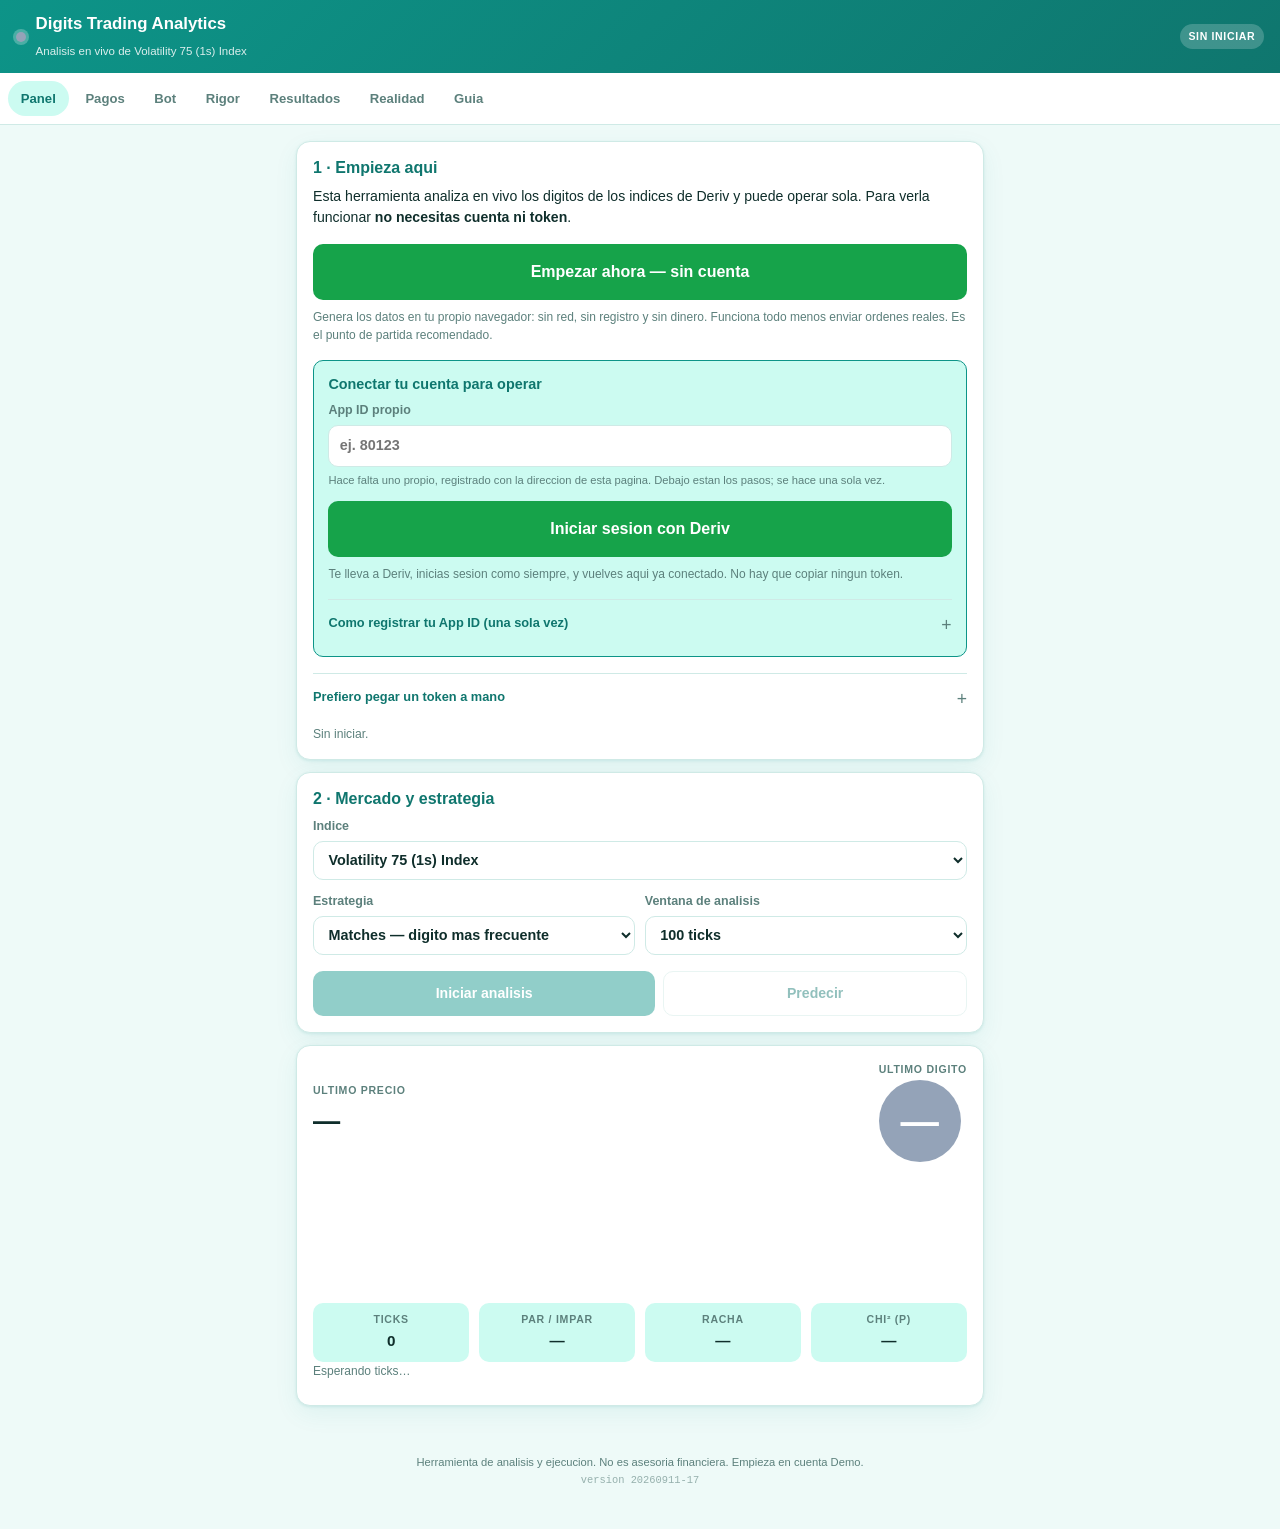
==== commit e735b189: "Mostrar que devuelve Deriv cuando el retorno de OAuth no trae cuentas Si Deriv redirige de vuelta co" ====
--- a/index.html
+++ b/index.html
@@ -4,7 +4,7 @@
 <meta charset="utf-8">
 <meta name="viewport" content="width=device-width, initial-scale=1, viewport-fit=cover">
 <title>Digits Trading Analytics — Deriv</title>
-<link rel="stylesheet" href="css/style.css?v=20260911-16">
+<link rel="stylesheet" href="css/style.css?v=20260911-17">
 <link rel="icon" href="data:image/svg+xml,<svg xmlns='http://www.w3.org/2000/svg' viewBox='0 0 100 100'><text y='.9em' font-size='90'>📊</text></svg>">
 </head>
 <body>
@@ -740,13 +740,13 @@
 </main>
 
 <footer>
-  <p>Herramienta de analisis y ejecucion. No es asesoria financiera. Empieza en cuenta Demo.<br><span id="appVersion">version 20260911-16</span></p>
+  <p>Herramienta de analisis y ejecucion. No es asesoria financiera. Empieza en cuenta Demo.<br><span id="appVersion">version 20260911-17</span></p>
 </footer>
 
-<script src="js/api.js?v=20260911-16"></script>
-<script src="js/stats.js?v=20260911-16"></script>
-<script src="js/edge.js?v=20260911-16"></script>
-<script src="js/trader.js?v=20260911-16"></script>
-<script src="js/app.js?v=20260911-16"></script>
+<script src="js/api.js?v=20260911-17"></script>
+<script src="js/stats.js?v=20260911-17"></script>
+<script src="js/edge.js?v=20260911-17"></script>
+<script src="js/trader.js?v=20260911-17"></script>
+<script src="js/app.js?v=20260911-17"></script>
 </body>
 </html>
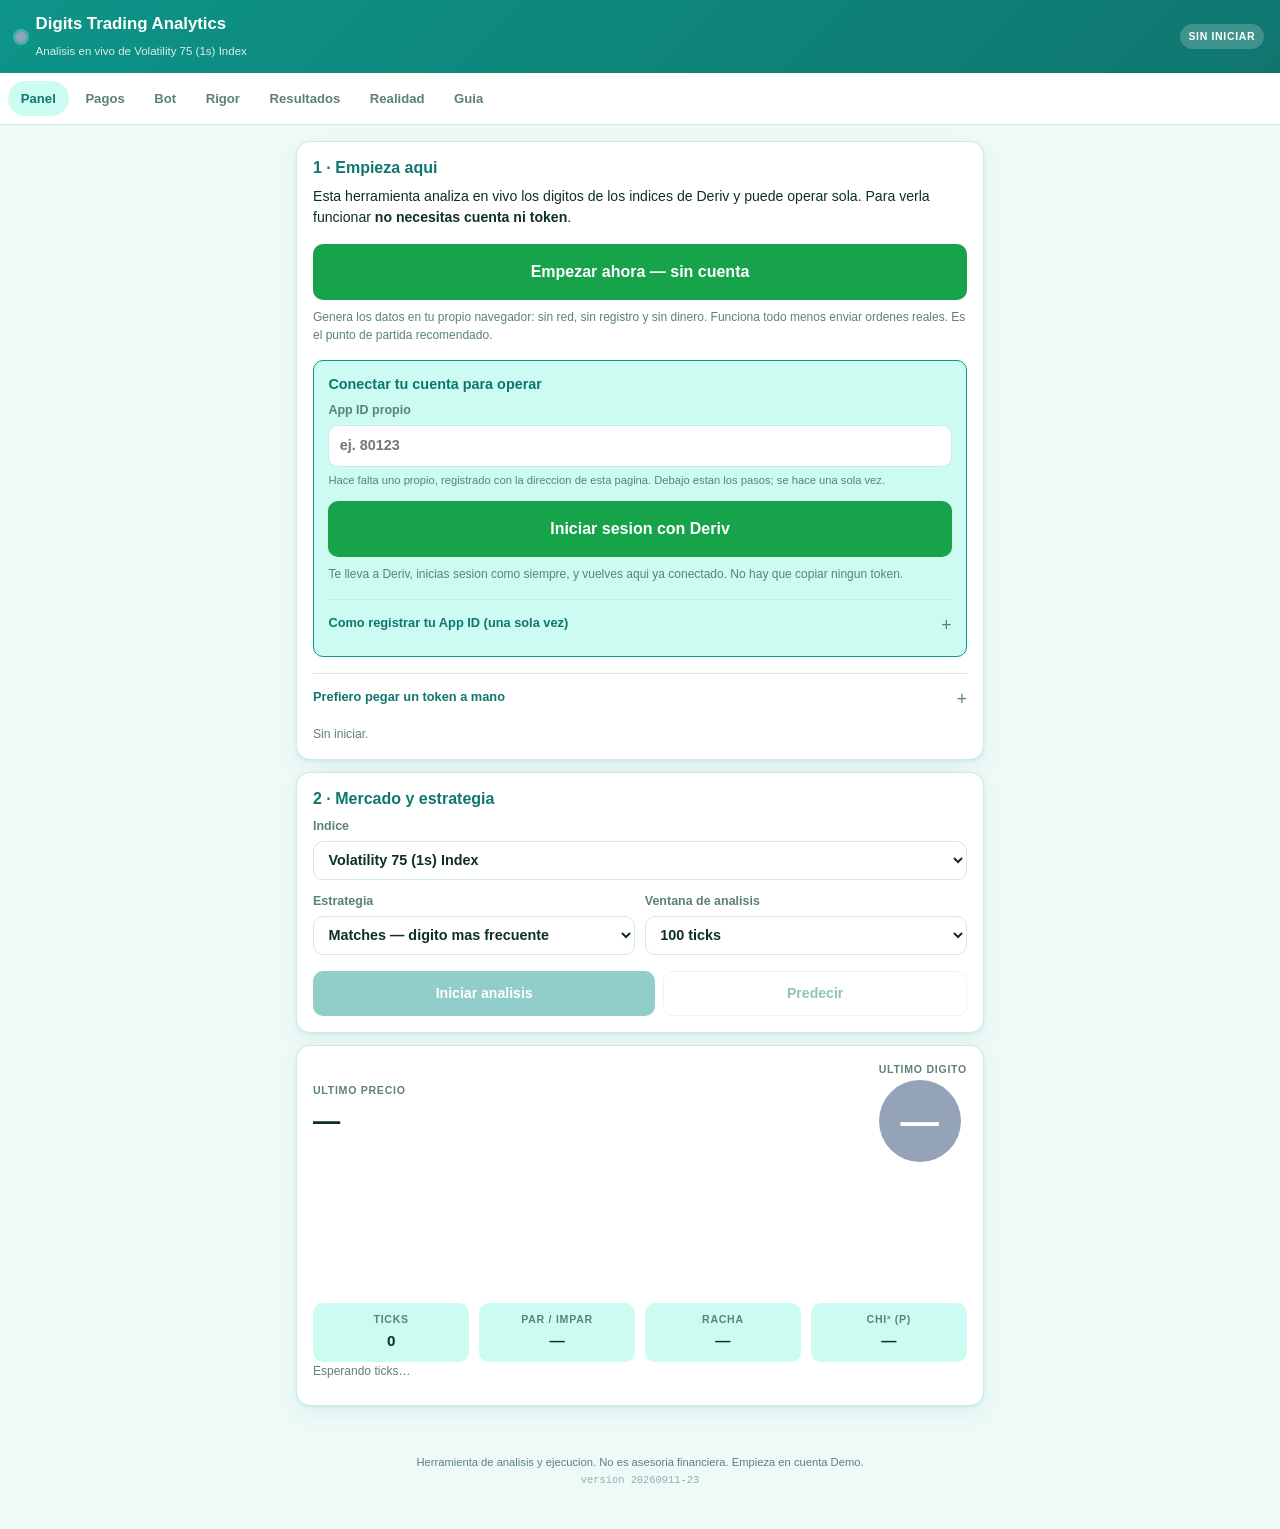
==== commit 1b8a6fac: "Bot de pago alto y escaner de pagos como filtro de entrada real El usuario pide un bot de pago x7 o " ====
--- a/index.html
+++ b/index.html
@@ -4,7 +4,7 @@
 <meta charset="utf-8">
 <meta name="viewport" content="width=device-width, initial-scale=1, viewport-fit=cover">
 <title>Digits Trading Analytics — Deriv</title>
-<link rel="stylesheet" href="css/style.css?v=20260911-17">
+<link rel="stylesheet" href="css/style.css?v=20260911-23">
 <link rel="icon" href="data:image/svg+xml,<svg xmlns='http://www.w3.org/2000/svg' viewBox='0 0 100 100'><text y='.9em' font-size='90'>📊</text></svg>">
 </head>
 <body>
@@ -740,13 +740,13 @@
 </main>
 
 <footer>
-  <p>Herramienta de analisis y ejecucion. No es asesoria financiera. Empieza en cuenta Demo.<br><span id="appVersion">version 20260911-17</span></p>
+  <p>Herramienta de analisis y ejecucion. No es asesoria financiera. Empieza en cuenta Demo.<br><span id="appVersion">version 20260911-23</span></p>
 </footer>
 
-<script src="js/api.js?v=20260911-17"></script>
-<script src="js/stats.js?v=20260911-17"></script>
-<script src="js/edge.js?v=20260911-17"></script>
-<script src="js/trader.js?v=20260911-17"></script>
-<script src="js/app.js?v=20260911-17"></script>
+<script src="js/api.js?v=20260911-23"></script>
+<script src="js/stats.js?v=20260911-23"></script>
+<script src="js/edge.js?v=20260911-23"></script>
+<script src="js/trader.js?v=20260911-23"></script>
+<script src="js/app.js?v=20260911-23"></script>
 </body>
 </html>
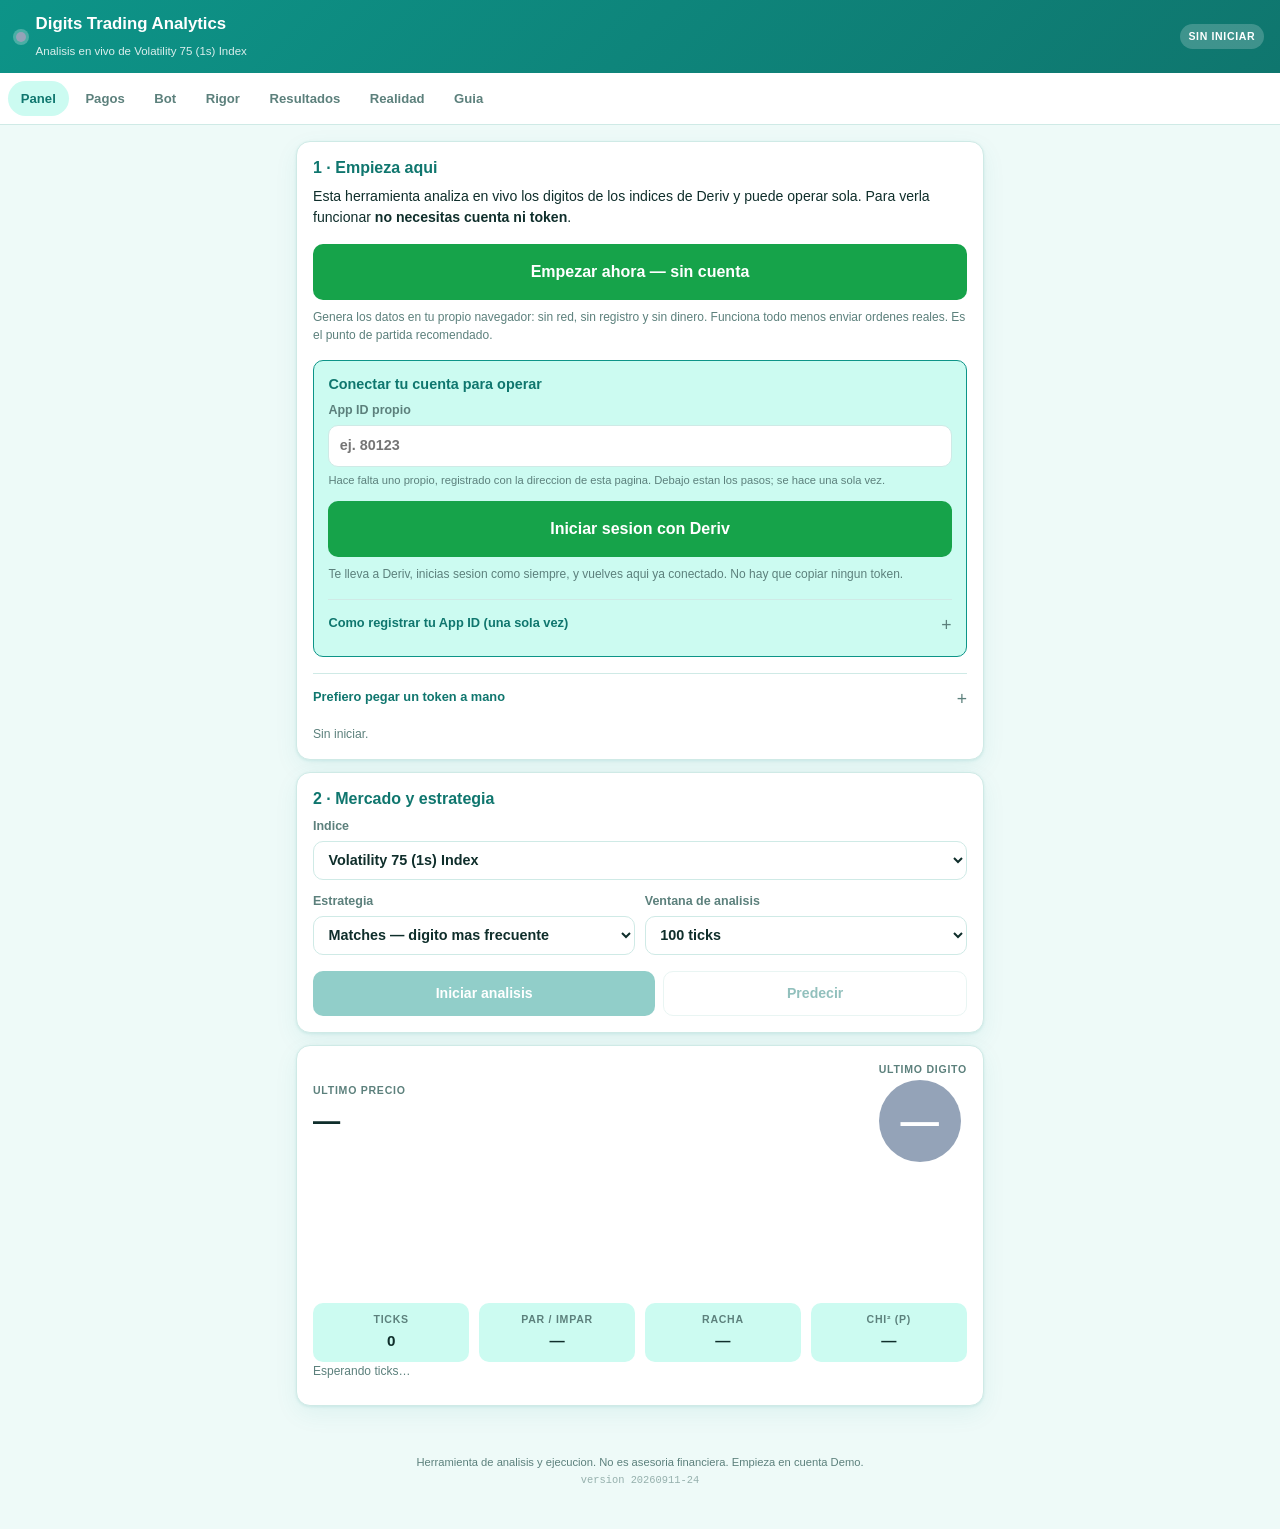
==== commit 00135958: "Simbolos reales, ranking por exito de ronda y cuenta atras Tres cosas reportadas por el usuario.  La" ====
--- a/index.html
+++ b/index.html
@@ -4,7 +4,7 @@
 <meta charset="utf-8">
 <meta name="viewport" content="width=device-width, initial-scale=1, viewport-fit=cover">
 <title>Digits Trading Analytics — Deriv</title>
-<link rel="stylesheet" href="css/style.css?v=20260911-23">
+<link rel="stylesheet" href="css/style.css?v=20260911-24">
 <link rel="icon" href="data:image/svg+xml,<svg xmlns='http://www.w3.org/2000/svg' viewBox='0 0 100 100'><text y='.9em' font-size='90'>📊</text></svg>">
 </head>
 <body>
@@ -740,13 +740,13 @@
 </main>
 
 <footer>
-  <p>Herramienta de analisis y ejecucion. No es asesoria financiera. Empieza en cuenta Demo.<br><span id="appVersion">version 20260911-23</span></p>
+  <p>Herramienta de analisis y ejecucion. No es asesoria financiera. Empieza en cuenta Demo.<br><span id="appVersion">version 20260911-24</span></p>
 </footer>
 
-<script src="js/api.js?v=20260911-23"></script>
-<script src="js/stats.js?v=20260911-23"></script>
-<script src="js/edge.js?v=20260911-23"></script>
-<script src="js/trader.js?v=20260911-23"></script>
-<script src="js/app.js?v=20260911-23"></script>
+<script src="js/api.js?v=20260911-24"></script>
+<script src="js/stats.js?v=20260911-24"></script>
+<script src="js/edge.js?v=20260911-24"></script>
+<script src="js/trader.js?v=20260911-24"></script>
+<script src="js/app.js?v=20260911-24"></script>
 </body>
 </html>
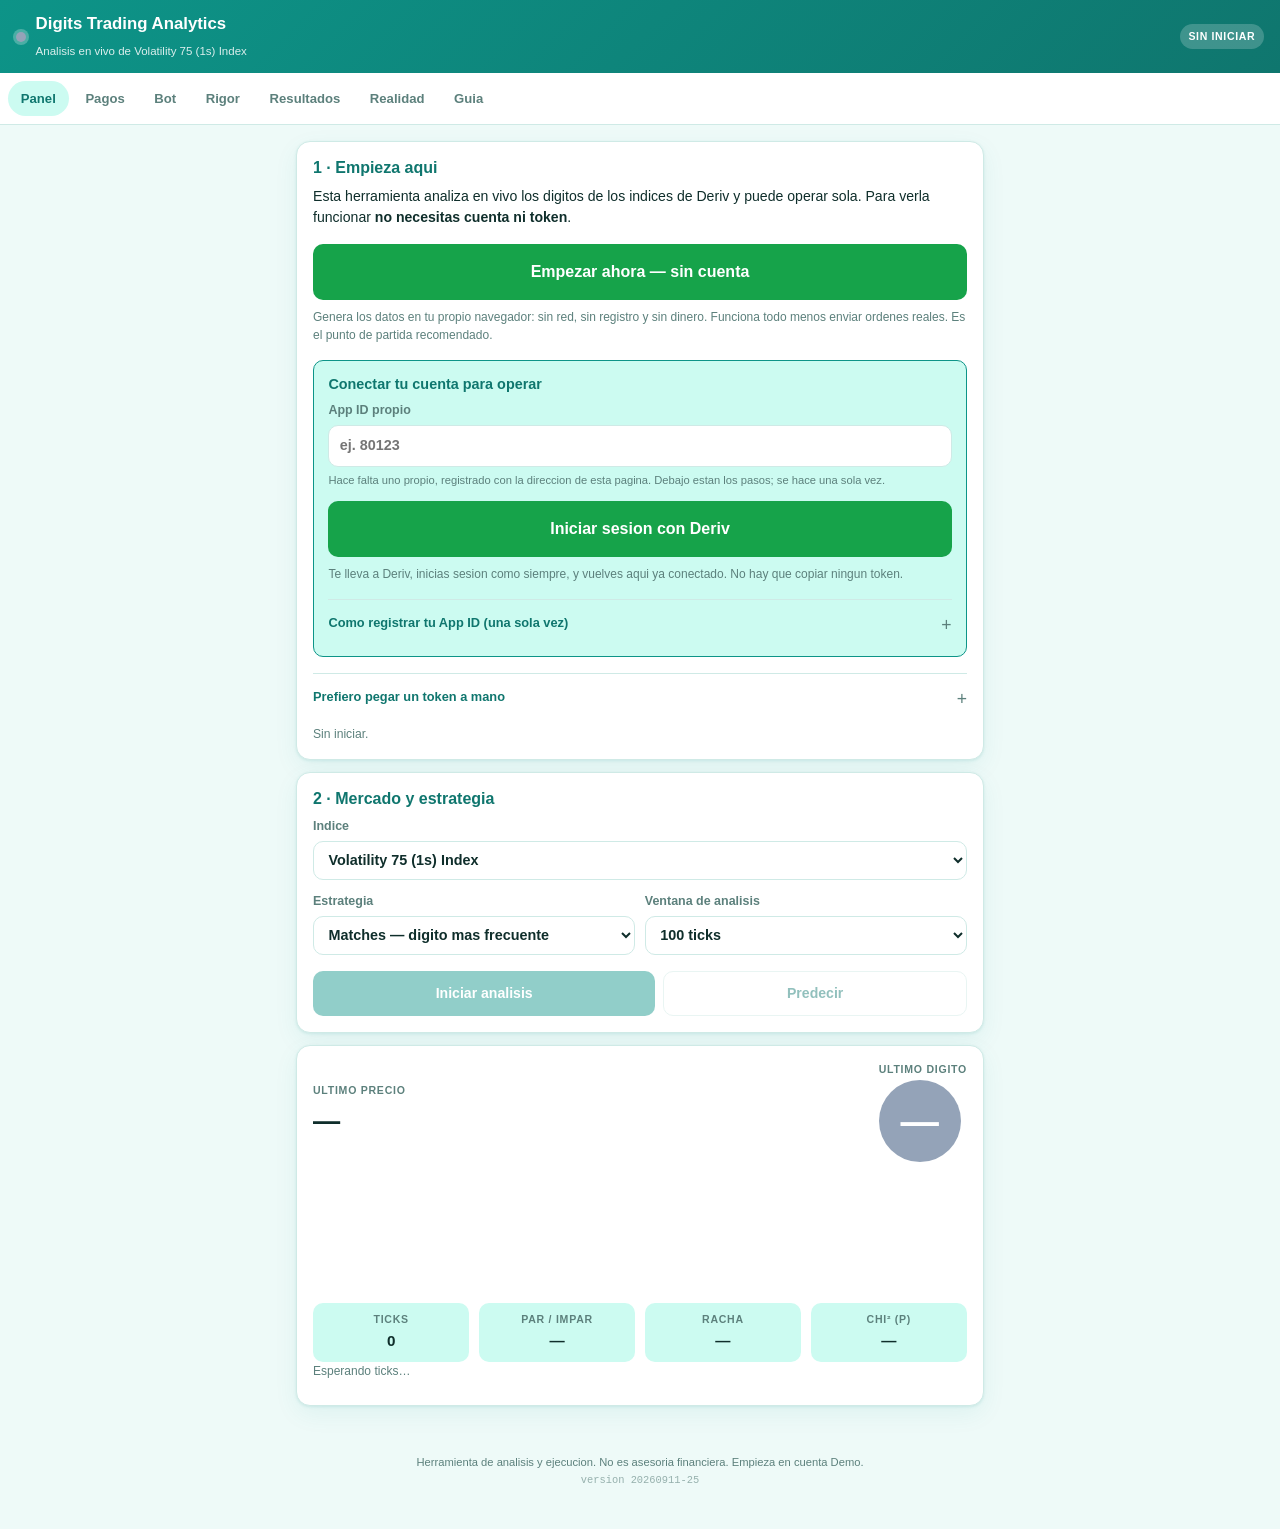
==== commit 56e1cc86: "Rehacer la aplicacion: util sin conexion y tres opciones de ronda El usuario reporta que la aplicaci" ====
--- a/index.html
+++ b/index.html
@@ -4,7 +4,7 @@
 <meta charset="utf-8">
 <meta name="viewport" content="width=device-width, initial-scale=1, viewport-fit=cover">
 <title>Digits Trading Analytics — Deriv</title>
-<link rel="stylesheet" href="css/style.css?v=20260911-24">
+<link rel="stylesheet" href="css/style.css?v=20260911-25">
 <link rel="icon" href="data:image/svg+xml,<svg xmlns='http://www.w3.org/2000/svg' viewBox='0 0 100 100'><text y='.9em' font-size='90'>📊</text></svg>">
 </head>
 <body>
@@ -740,13 +740,13 @@
 </main>
 
 <footer>
-  <p>Herramienta de analisis y ejecucion. No es asesoria financiera. Empieza en cuenta Demo.<br><span id="appVersion">version 20260911-24</span></p>
+  <p>Herramienta de analisis y ejecucion. No es asesoria financiera. Empieza en cuenta Demo.<br><span id="appVersion">version 20260911-25</span></p>
 </footer>
 
-<script src="js/api.js?v=20260911-24"></script>
-<script src="js/stats.js?v=20260911-24"></script>
-<script src="js/edge.js?v=20260911-24"></script>
-<script src="js/trader.js?v=20260911-24"></script>
-<script src="js/app.js?v=20260911-24"></script>
+<script src="js/api.js?v=20260911-25"></script>
+<script src="js/stats.js?v=20260911-25"></script>
+<script src="js/edge.js?v=20260911-25"></script>
+<script src="js/trader.js?v=20260911-25"></script>
+<script src="js/app.js?v=20260911-25"></script>
 </body>
 </html>
